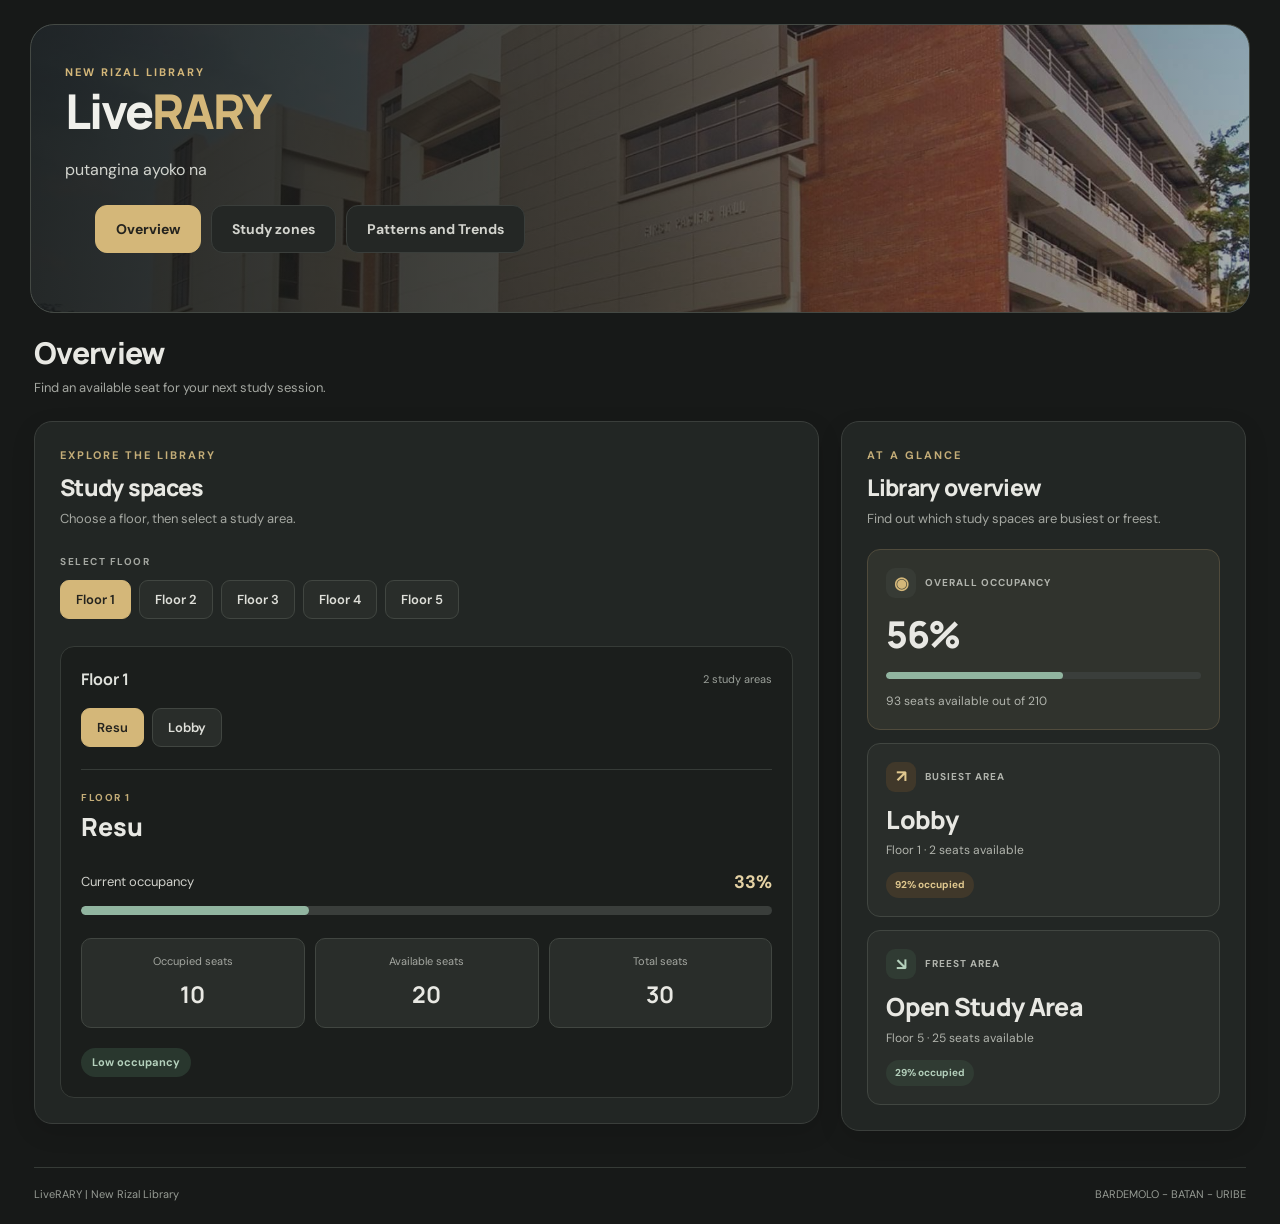
==== index.html @ 53c905f9 "Add files via upload" ====
<!DOCTYPE html>
<html lang="en">
<head>
    <meta charset="UTF-8">
    <meta name="viewport" content="width=device-width, initial-scale=1.0">
    <title>LiveRARY | Overview</title>

    <link rel="stylesheet" href="css/general.css">
    <link rel="stylesheet" href="css/index.css">
</head>
<body>

    <header class="hero">
        <div class="hero-top">
            <div>
                <p class="eyebrow">NEW RIZAL LIBRARY</p>
                <h1>Live<span>RARY</span></h1>
                <p class="tagline">putangina ayoko na</p>
            </div>
        </div>

         <nav class="navigation">
        <a href="index.html" class="nav-link active">Overview</a>
        <a href="html/studyzone.html" class="nav-link">Study zones</a>
        <a href="html/patternsandtrends.html" class="nav-link">Patterns and Trends</a>
    </nav>
    </header>

    <main class="overview-page">
        <section class="page-heading">
            <div class="overview-text">
                <h2>Overview</h2>
                <p class="muted">
                    Find an available seat for your next study session.
                </p>
            </div>
        </section>

        <section class="dashboard">

            <article class="panel study-panel" id="zones">
                <div class="panel-heading">
                    <div>
                        <p class="section-label">EXPLORE THE LIBRARY</p>
                        <h2>Study spaces</h2>
                        <p class="muted">
                            Choose a floor, then select a study area.
                        </p>
                    </div>
                </div>

                <p class="tabs-heading">SELECT FLOOR</p>
                <div class="floor-tabs" id="floor-tabs"></div>

                <div class="area-section">
                    <div class="area-section-heading">
                        <h3 id="selected-floor-title">Floor 1</h3>
                        <span id="area-count">2 study areas</span>
                    </div>

                    <div class="area-tabs" id="area-tabs"></div>
                    <div id="area-details"></div>
                </div>
            </article>

            <div class="panel summary-panel">
                <div class="panel-heading">
                    <div>
                        <p class="section-label">AT A GLANCE</p>
                        <h2>Library overview</h2>
                        <p class="muted">
                            Find out which study spaces are busiest or freest.
                        </p>
                    </div>
                </div>

                <div class="summary-card overall-card">
                    <div class="summary-card-top">
                        <span class="summary-icon">◉</span>
                        <span class="summary-label">OVERALL OCCUPANCY</span>
                    </div>

                    <p class="summary-number" id="overall-occupancy">0%</p>

                    <div class="summary-progress">
                        <div id="overall-progress"></div>
                    </div>

                    <p class="summary-description" id="seat-summary"></p>
                </div>

                <div class="summary-card">
                    <div class="summary-card-top">
                        <span class="summary-icon busy-icon">↗</span>
                        <span class="summary-label">BUSIEST AREA</span>
                    </div>

                    <p class="summary-number area-name" id="busiest-area">—</p>
                    <p class="summary-description" id="busiest-floor"></p>
                    <span class="area-badge busy-badge" id="busiest-rate"></span>
                </div>

                <div class="summary-card">
                    <div class="summary-card-top">
                        <span class="summary-icon free-icon">↘</span>
                        <span class="summary-label">FREEST AREA</span>
                    </div>

                    <p class="summary-number area-name" id="freest-area">—</p>
                    <p class="summary-description" id="freest-floor"></p>
                    <span class="area-badge free-badge" id="freest-rate"></span>
                </div>
            </div>

        </section>

        <footer class="overview-footer">
            <p>LiveRARY | New Rizal Library</p>
            <p>BARDEMOLO - BATAN - URIBE</p>
        </footer>
    </main>
    <script src="js/index.js"></script>
</body>
</html>
---- css/general.css ----
@import url('https://fonts.googleapis.com/css2?family=DM+Sans:wght@400;500;600;700&family=Manrope:wght@400;500;600;700;800&display=swap');

:root {
    --forest: #a9c7b5;
    --forest-dark: #202522;
    --sage: #343a36;
    --sage-light: #292e2b;
    --cream: #171918;
    --white: #222624;
    --text: #e8e8e3;
    --muted: #a4a7a1;
    --border: #3a3e3b;
    --teal: #91b5a0;
    --gold: #d4b779;
    --red: #d78378;
}

* {
    box-sizing: border-box;
    margin: 0;
    padding: 0;
}

html {
    scroll-behavior: smooth;
}

body {
    background: var(--cream);
    color: var(--text);
    font-family: 'DM Sans', sans-serif;
    line-height: 1.6;
}

.hero {
    position: relative;
    isolation: isolate;
    overflow: hidden;
    margin: 24px 30px 0;
    padding: 34px;
    min-height: 250px;

    background:
        linear-gradient(
            90deg,
            rgba(20, 23, 22, 0.92) 0%,
            rgba(28, 31, 29, 0.78) 50%,
            rgba(28, 31, 29, 0.35) 100%
        ),
        url("../mmedia/img/new-rizal-library.jpg");

    background-size: cover;
    background-position: center 45%;
    background-repeat: no-repeat;

    color: #f0f0eb;
    border: 1px solid #444944;
    border-radius: 24px;
}

.hero-top {
    position: relative;
    z-index: 1;
    display: flex;
    justify-content: space-between;
    align-items: center;
    gap: 24px;
}

.eyebrow {
    color: var(--gold);
    font-size: 11px;
    font-weight: 700;
    letter-spacing: 2px;
    margin-top: 5px;
}

.hero h1 {
    font-family: 'Manrope', sans-serif;
    font-size: clamp(36px, 5vw, 48px);
    font-weight: 800;
    line-height: 1.2;
    letter-spacing: -2px;
}

.hero h1 span {
    color: var(--gold);
}

.tagline {
    margin-top: 18px;
    color: #d2d4ce;
    font-size: 16px;
}

.navigation {
    display: flex;
    flex-wrap: nowrap;
    gap: 10px;
    margin: 22px 30px;
    padding-bottom: 3px;
}

.nav-link {
    flex-shrink: 0;
    padding: 12px 20px;
    border: 1px solid var(--border);
    border-radius: 12px;
    background: #242725;
    color: #d2d3cd;
    text-decoration: none;
    font-size: 14px;
    font-weight: 700;
    transition: 0.2s ease;
}

.nav-link:hover {
    background: #393e39;
    border-color: var(--gold);
}

.nav-link.active {
    background: var(--gold);
    border-color: var(--gold);
    color: #24231e;
}

button {
    font-family: inherit;
}

@media (max-width: 650px) {
    .hero {
        margin: 12px 12px 0;
        padding: 24px 20px;
        min-height: 230px;
        border-radius: 18px;
    }

    .hero-top {
        align-items: flex-start;
        flex-direction: column;
    }

    .navigation {
        margin: 15px 12px 28px;
    }

    .nav-link {
        padding: 11px 15px;
        font-size: 12px;
    }
}
---- css/index.css ----
.overview-page {
    max-width: 1500px;
    margin: 0 auto;
    padding: 0 34px;
}

.overview-text {
    margin-top: 20px;
}

.section-label {
    color: #c4ad78;
    font-size: 11px;
    font-weight: 700;
    letter-spacing: 2px;
    margin-bottom: 7px;
}

.page-heading {
    display: flex;
    justify-content: space-between;
    align-items: flex-end;
    gap: 20px;
    margin-bottom: 22px;
}

.page-heading h2,
.panel h2 {
    color: #e8e8e3;
    font-family: 'Manrope', sans-serif;
    font-weight: 800;
    letter-spacing: -0.7px;
}

.page-heading h2 {
    font-size: 30px;
    line-height: 1.3;
}

.muted {
    color: #a4a7a1;
    font-size: 13px;
    margin-top: 6px;
}

.dashboard {
    display: grid;
    grid-template-columns: minmax(0, 1.65fr) minmax(300px, 0.85fr);
    align-items: start;
    gap: 22px;
}

.panel {
    min-width: 0;
    padding: 25px;
    background: #222624;
    border: 1px solid #3a3e3b;
    border-radius: 18px;
    box-shadow: 0 8px 24px rgba(0, 0, 0, 0.12);
}

.panel-heading {
    display: flex;
    justify-content: space-between;
    align-items: flex-start;
    gap: 12px;
    margin-bottom: 25px;
}

.panel h2 {
    font-size: 23px;
    line-height: 1.35;
}

.tabs-heading {
    margin-bottom: 10px;
    color: #a4a7a1;
    font-size: 10px;
    font-weight: 700;
    letter-spacing: 1.5px;
}

.floor-tabs,
.area-tabs {
    display: flex;
    flex-wrap: wrap;
    gap: 8px;
}

.floor-tabs {
    margin-bottom: 27px;
}

.tab,
.area-tab {
    padding: 10px 15px;
    border: 1px solid #414641;
    border-radius: 9px;
    background: #292d2a;
    color: #dedfd9;
    font-size: 13px;
    font-weight: 600;
    cursor: pointer;
    transition: 0.2s ease;
}

.tab:hover,
.area-tab:hover {
    background: #393e39;
    border-color: #b6a16e;
}

.tab.active,
.area-tab.active {
    background: #d4b779;
    border-color: #d4b779;
    color: #24231e;
}

.area-section {
    padding: 20px;
    background: #1b1e1c;
    border: 1px solid #363b37;
    border-radius: 14px;
}

.area-section-heading {
    display: flex;
    justify-content: space-between;
    align-items: center;
    gap: 10px;
    margin-bottom: 15px;
}

.area-section-heading h3 {
    color: #e0e2dc;
    font-family: 'Manrope', sans-serif;
    font-size: 16px;
}

.area-section-heading > span {
    color: #9ba09a;
    font-size: 11px;
}

.area-tabs {
    margin-bottom: 22px;
}

.area-card {
    padding-top: 20px;
    border-top: 1px solid #363b37;
}

.area-floor {
    color: #c4ad78;
    font-size: 10px;
    font-weight: 700;
    letter-spacing: 1.5px;
    text-transform: uppercase;
}

.area-card h3 {
    margin: 5px 0 24px;
    color: #e8e8e3;
    font-family: 'Manrope', sans-serif;
    font-size: 25px;
    font-weight: 800;
    line-height: 1.3;
}

.occupancy-heading {
    display: flex;
    justify-content: space-between;
    align-items: center;
    gap: 12px;
    margin-bottom: 10px;
    color: #d0d1cb;
    font-size: 13px;
}

.occupancy-heading strong {
    color: #e5d2a4;
    font-size: 18px;
}

.progress,
.summary-progress {
    width: 100%;
    height: 9px;
    overflow: hidden;
    background: #3a3e3b;
    border-radius: 20px;
}

.progress-fill {
    height: 100%;
    border-radius: 20px;
    transition: width 0.3s ease;
}

.progress-fill.green {
    background: #91b5a0;
}

.progress-fill.gold {
    background: #d4b779;
}

.progress-fill.red {
    background: #d78378;
}

.area-stats {
    display: grid;
    grid-template-columns: repeat(3, minmax(0, 1fr));
    gap: 10px;
    margin-top: 23px;
}

.mini-stat {
    padding: 14px 8px;
    text-align: center;
    background: #292d2a;
    border: 1px solid #414641;
    border-radius: 10px;
}

.mini-stat span {
    display: block;
    color: #a4a7a1;
    font-size: 11px;
}

.mini-stat strong {
    display: block;
    margin-top: 5px;
    color: #e8e8e3;
    font-family: 'Manrope', sans-serif;
    font-size: 23px;
}

.occupancy-status {
    display: inline-block;
    margin-top: 20px;
    padding: 6px 11px;
    border-radius: 20px;
    font-size: 11px;
    font-weight: 700;
}

.occupancy-status.green {
    background: #29372e;
    color: #b4d0bc;
}

.occupancy-status.gold {
    background: #40382a;
    color: #e0c88f;
}

.occupancy-status.red {
    background: #402c2a;
    color: #efa69d;
}

.summary-panel {
    display: flex;
    flex-direction: column;
    gap: 13px;
}

.summary-panel .panel-heading {
    margin-bottom: 7px;
}

.summary-card {
    padding: 18px;
    border: 1px solid #414641;
    border-radius: 13px;
    background: #292d2a;
}

.overall-card {
    background: #30332d;
    border-color: #504b3c;
}

.summary-card-top {
    display: flex;
    align-items: center;
    gap: 9px;
    margin-bottom: 12px;
}

.summary-icon {
    display: grid;
    place-items: center;
    width: 30px;
    height: 30px;
    flex-shrink: 0;
    border-radius: 9px;
    background: #373b35;
    color: #d4b779;
    font-size: 17px;
    font-weight: 700;
}

.busy-icon {
    background: #40382a;
    color: #e0c88f;
}

.free-icon {
    background: #303b33;
    color: #b4d0bc;
}

.summary-label {
    color: #b1b4ad;
    font-size: 10px;
    font-weight: 700;
    letter-spacing: 1px;
}

.summary-number {
    color: #e8e8e3;
    font-family: 'Manrope', sans-serif;
    font-size: 37px;
    font-weight: 800;
    letter-spacing: -1.5px;
    line-height: 1.3;
    overflow-wrap: anywhere;
}

.summary-number.area-name {
    font-size: 25px;
    letter-spacing: -0.7px;
}

.summary-progress {
    height: 7px;
    margin: 13px 0;
}

.summary-progress div {
    height: 100%;
    width: 0;
    background: #91b5a0;
    border-radius: 20px;
    transition: width 0.3s ease;
}

.summary-description {
    margin-top: 5px;
    color: #b1b4ad;
    font-size: 12px;
}

.area-badge {
    display: inline-block;
    margin-top: 12px;
    padding: 5px 9px;
    border-radius: 20px;
    font-size: 10px;
    font-weight: 700;
}

.busy-badge {
    background: #40382a;
    color: #e0c88f;
}

.free-badge {
    background: #303b33;
    color: #b4d0bc;
}

.overview-footer {
    display: flex;
    justify-content: space-between;
    gap: 12px;
    margin: 36px 0 20px;
    padding-top: 18px;
    border-top: 1px solid #363b37;
    color: #969b94;
    font-size: 11px;
}

@media (max-width: 1000px) {
    .dashboard {
        grid-template-columns: 1fr;
    }

    .summary-panel {
        display: grid;
        grid-template-columns: repeat(2, minmax(0, 1fr));
    }

    .summary-panel .panel-heading,
    .tip-card {
        grid-column: 1 / -1;
    }
}

@media (max-width: 650px) {
    .overview-page {
        padding: 0 14px;
    }

    .page-heading {
        align-items: flex-start;
        flex-direction: column;
    }

    .page-heading h2 {
        font-size: 26px;
    }

    .panel {
        padding: 18px;
        border-radius: 15px;
    }

    .panel h2 {
        font-size: 21px;
    }

    .area-section {
        padding: 14px;
    }

    .area-stats {
        grid-template-columns: 1fr;
    }

    .mini-stat {
        display: flex;
        align-items: center;
        justify-content: space-between;
        padding: 10px 13px;
        text-align: left;
    }

    .mini-stat strong {
        margin-top: 0;
    }

    .summary-panel {
        grid-template-columns: 1fr;
    }

    .summary-panel .panel-heading,
    .tip-card {
        grid-column: auto;
    }

    .overview-footer {
        flex-direction: column;
    }
}
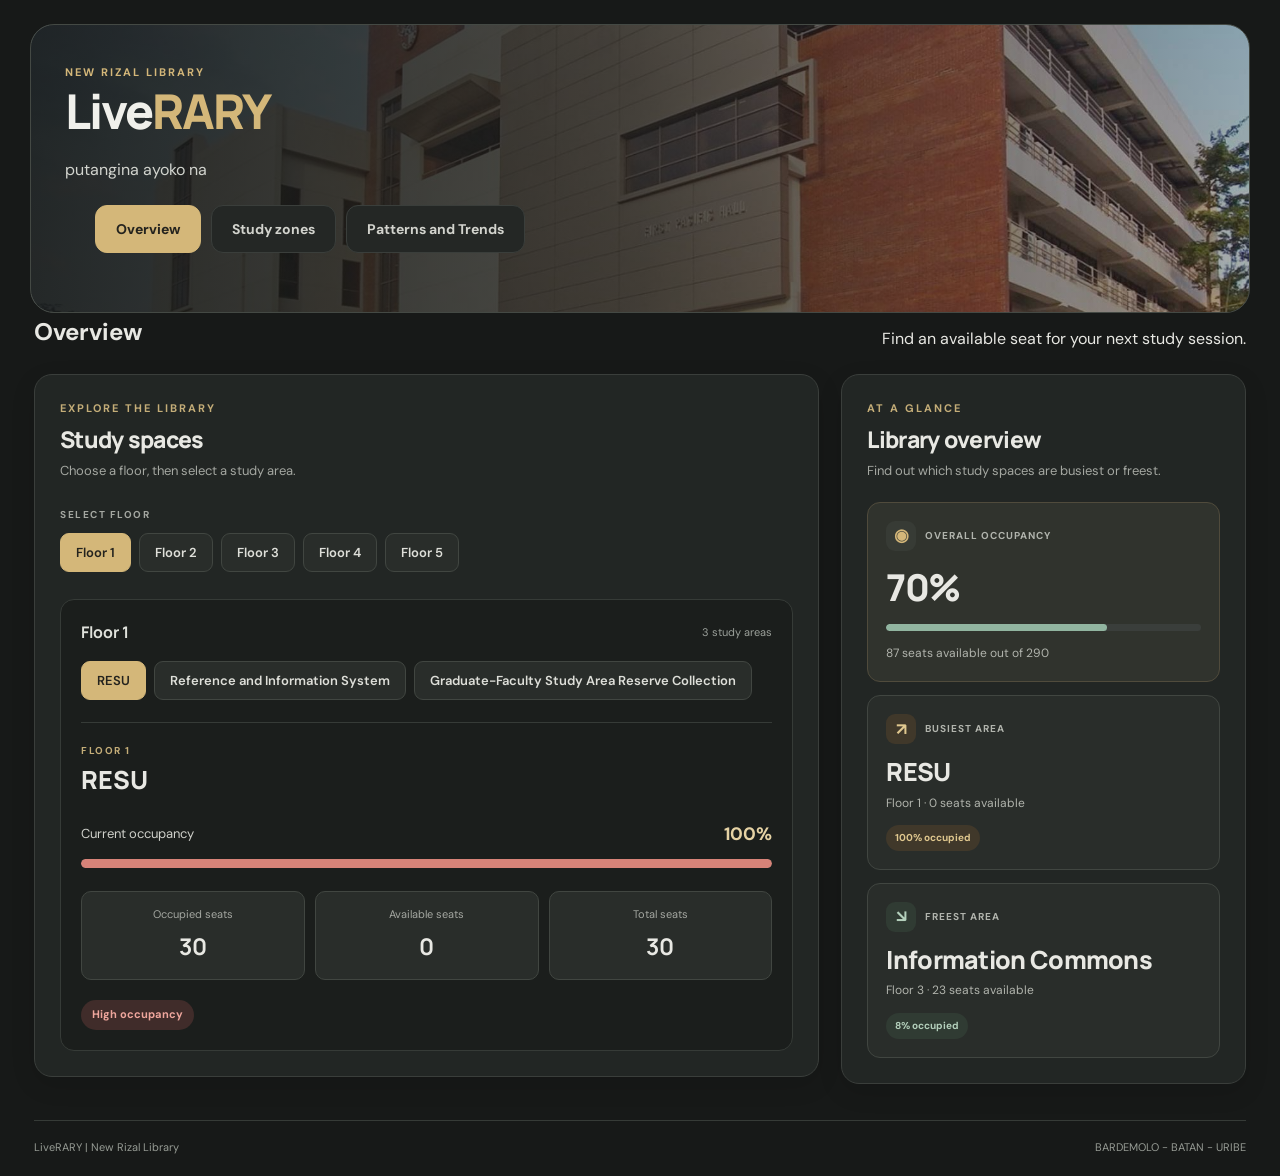
==== commit c26c7a6d: "Update index.html Updated 10/24/2026" ====
--- a/index.html
+++ b/index.html
@@ -1,4 +1,3 @@
-
 <!DOCTYPE html>
 <html lang="en">
 <head>
@@ -10,12 +9,11 @@
     <link rel="stylesheet" href="css/index.css">
 </head>
 <body>
-
     <header class="hero">
         <div class="hero-top">
             <div>
                 <p class="eyebrow">NEW RIZAL LIBRARY</p>
-                <h1>Live<span>RARY</span></h1>
+                <h1>Live<span>RARY</span></h1>  
                 <p class="tagline">putangina ayoko na</p>
             </div>
         </div>
@@ -29,12 +27,10 @@
 
     <main class="overview-page">
         <section class="page-heading">
-            <div class="overview-text">
-                <h2>Overview</h2>
-                <p class="muted">
-                    Find an available seat for your next study session.
-                </p>
-            </div>
+            <h1>Overview</h1>
+            <p>
+                Find an available seat for your next study session.
+            </p>
         </section>
 
         <section class="dashboard">
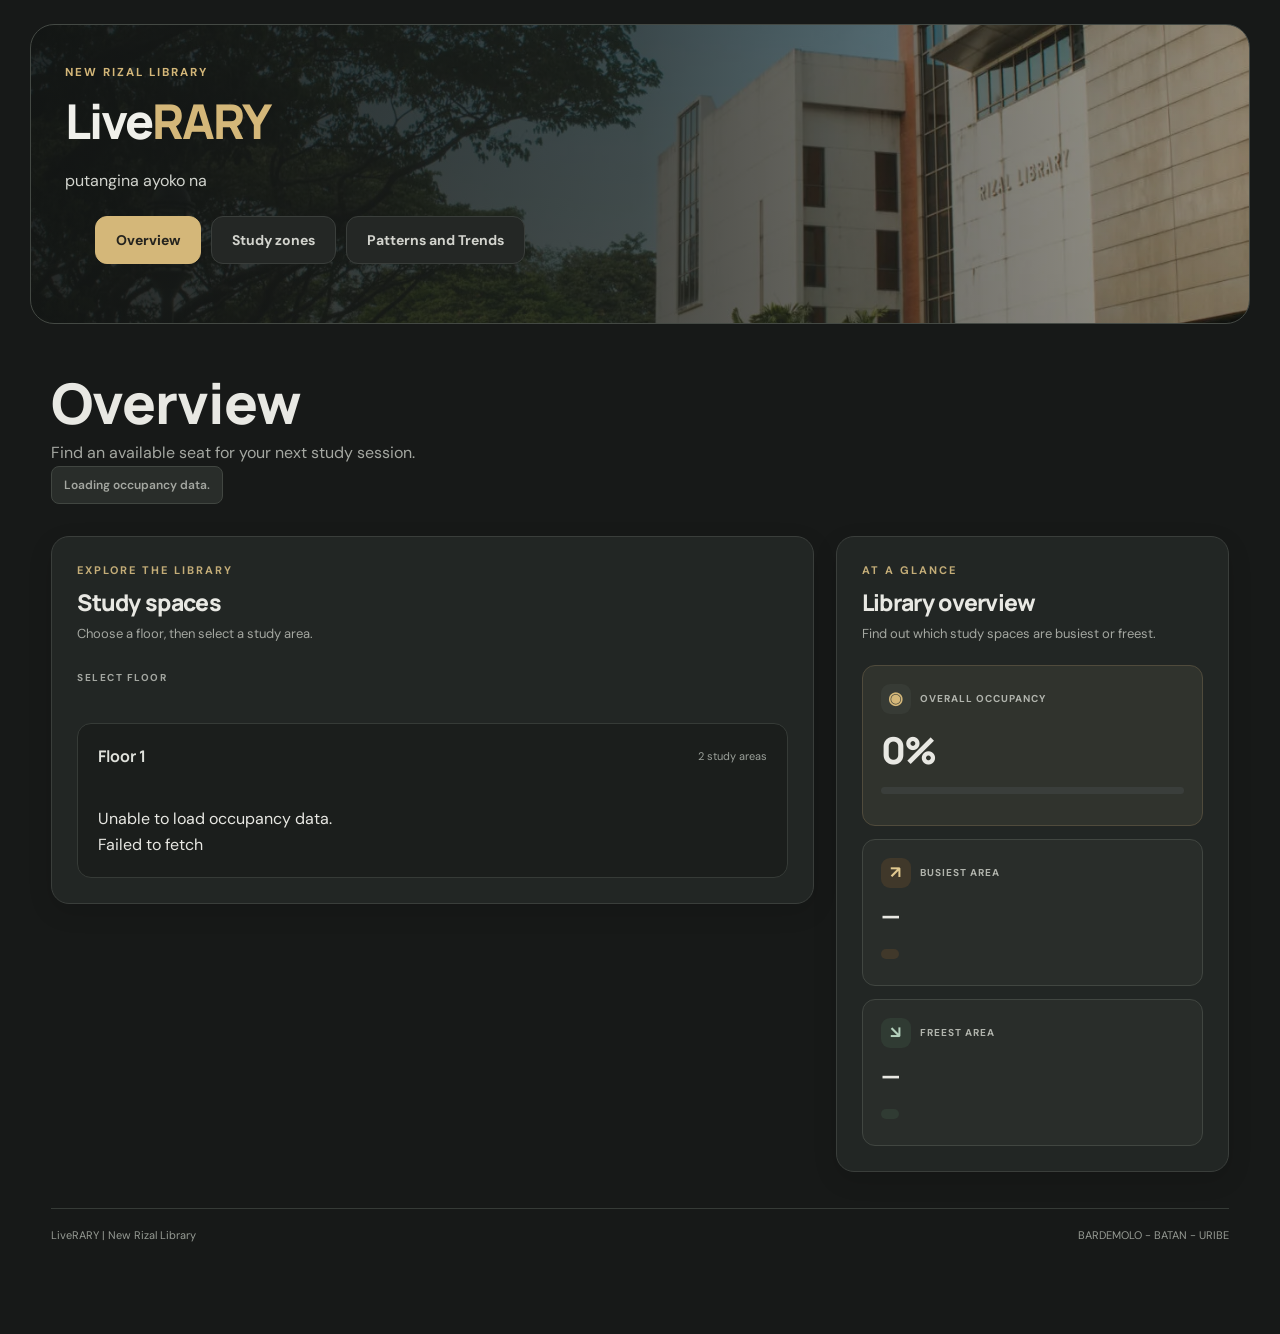
==== commit 70aa8333: "Add files via upload Updated files. October 25, 2026" ====
--- a/index.html
+++ b/index.html
@@ -30,6 +30,9 @@
             <h1>Overview</h1>
             <p>
                 Find an available seat for your next study session.
+            </p>
+            <p id="data-timestamp" class="data-timestamp">
+                Loading occupancy data.
             </p>
         </section>
 
--- a/css/general.css
+++ b/css/general.css
@@ -48,7 +48,7 @@
             rgba(28, 31, 29, 0.78) 50%,
             rgba(28, 31, 29, 0.35) 100%
         ),
-        url("../mmedia/img/new-rizal-library.jpg");
+        url("../mmedia/img/new-rizal-library.png");
 
     background-size: cover;
     background-position: center 45%;
@@ -118,6 +118,7 @@
 .nav-link:hover {
     background: #393e39;
     border-color: var(--gold);
+    transform: scale(1.05);
 }
 
 .nav-link.active {
--- a/css/index.css
+++ b/css/index.css
@@ -1,12 +1,55 @@
 
 .overview-page {
-    max-width: 1500px;
+    width: min(1180px, 92%);
     margin: 0 auto;
-    padding: 0 34px;
-}
-
-.overview-text {
-    margin-top: 20px;
+    padding: 48px 0 70px;
+}
+
+.data-timestamp {
+    display: inline-block;
+    margin-top: 50px;
+    padding: 8px 12px;
+    background: #292d2a;
+    border: 1px solid #414641;
+    border-radius: 8px;
+    color: #d4b779;
+    font-size: 12px;
+    font-weight: 600;
+}
+
+.page-heading {
+    display: block;
+    width: 100%;
+    margin: 0 0 32px;
+    padding: 0;
+    text-align: left;
+}
+
+.page-heading h1 {
+    color: #e8e8e3;
+    font-family: 'Manrope', sans-serif;
+    font-size: clamp(2rem, 5vw, 3.5rem);
+    font-weight: 800;
+    letter-spacing: -1px;
+    line-height: 1.1;
+    margin: 0 0 5px;
+    text-align: left;
+}
+
+.page-heading > p {
+    color: var(--muted);
+    line-height: 1.7;
+    max-width: 720px;
+    margin: 0;
+    text-align: left;
+}
+
+.eyebrow {
+    color: var(--gold);
+    font-size: 0.72rem;
+    font-weight: 700;
+    letter-spacing: 2px;
+    margin-bottom: 10px;
 }
 
 .section-label {
@@ -15,27 +58,6 @@
     font-weight: 700;
     letter-spacing: 2px;
     margin-bottom: 7px;
-}
-
-.page-heading {
-    display: flex;
-    justify-content: space-between;
-    align-items: flex-end;
-    gap: 20px;
-    margin-bottom: 22px;
-}
-
-.page-heading h2,
-.panel h2 {
-    color: #e8e8e3;
-    font-family: 'Manrope', sans-serif;
-    font-weight: 800;
-    letter-spacing: -0.7px;
-}
-
-.page-heading h2 {
-    font-size: 30px;
-    line-height: 1.3;
 }
 
 .muted {
@@ -44,6 +66,7 @@
     margin-top: 6px;
 }
 
+/* Dashboard layout */
 .dashboard {
     display: grid;
     grid-template-columns: minmax(0, 1.65fr) minmax(300px, 0.85fr);
@@ -68,11 +91,25 @@
     margin-bottom: 25px;
 }
 
+.page-heading h2,
+.panel h2 {
+    color: #e8e8e3;
+    font-family: 'Manrope', sans-serif;
+    font-weight: 800;
+    letter-spacing: -0.7px;
+}
+
+.page-heading h2 {
+    font-size: 30px;
+    line-height: 1.3;
+}
+
 .panel h2 {
     font-size: 23px;
     line-height: 1.35;
 }
 
+/* Floor and area tabs */
 .tabs-heading {
     margin-bottom: 10px;
     color: #a4a7a1;
@@ -118,6 +155,37 @@
     color: #24231e;
 }
 
+.closed-card {
+    border-color: #594444;
+}
+
+.closed-message {
+    display: flex;
+    align-items: center;
+    gap: 10px;
+    margin-top: 24px;
+    padding: 18px;
+    border: 1px solid #594444;
+    border-radius: 10px;
+    background: #302525;
+    color: #f0a5a5;
+    font-size: 18px;
+}
+
+.closed-indicator {
+    width: 10px;
+    height: 10px;
+    border-radius: 50%;
+    background: #e57373;
+}
+
+.closed-description {
+    margin-top: 12px;
+    color: #aaa;
+    font-size: 13px;
+}
+
+/* Study area section */
 .area-section {
     padding: 20px;
     background: #1b1e1c;
@@ -170,6 +238,7 @@
     line-height: 1.3;
 }
 
+/* Occupancy information */
 .occupancy-heading {
     display: flex;
     justify-content: space-between;
@@ -212,6 +281,7 @@
     background: #d78378;
 }
 
+/* Individual area statistics */
 .area-stats {
     display: grid;
     grid-template-columns: repeat(3, minmax(0, 1fr));
@@ -265,6 +335,7 @@
     color: #efa69d;
 }
 
+/* Summary panel */
 .summary-panel {
     display: flex;
     flex-direction: column;
@@ -377,6 +448,7 @@
     color: #b4d0bc;
 }
 
+/* Footer */
 .overview-footer {
     display: flex;
     justify-content: space-between;
@@ -388,6 +460,7 @@
     font-size: 11px;
 }
 
+/* Tablet */
 @media (max-width: 1000px) {
     .dashboard {
         grid-template-columns: 1fr;
@@ -404,14 +477,25 @@
     }
 }
 
+/* Mobile */
 @media (max-width: 650px) {
     .overview-page {
-        padding: 0 14px;
+        width: 100%;
+        padding: 32px 14px 45px;
     }
 
     .page-heading {
-        align-items: flex-start;
-        flex-direction: column;
+        display: block;
+        text-align: left;
+        margin-bottom: 26px;
+    }
+
+    .page-heading h1 {
+        font-size: clamp(2rem, 8vw, 2.6rem);
+    }
+
+    .page-heading > p {
+        font-size: 14px;
     }
 
     .page-heading h2 {
